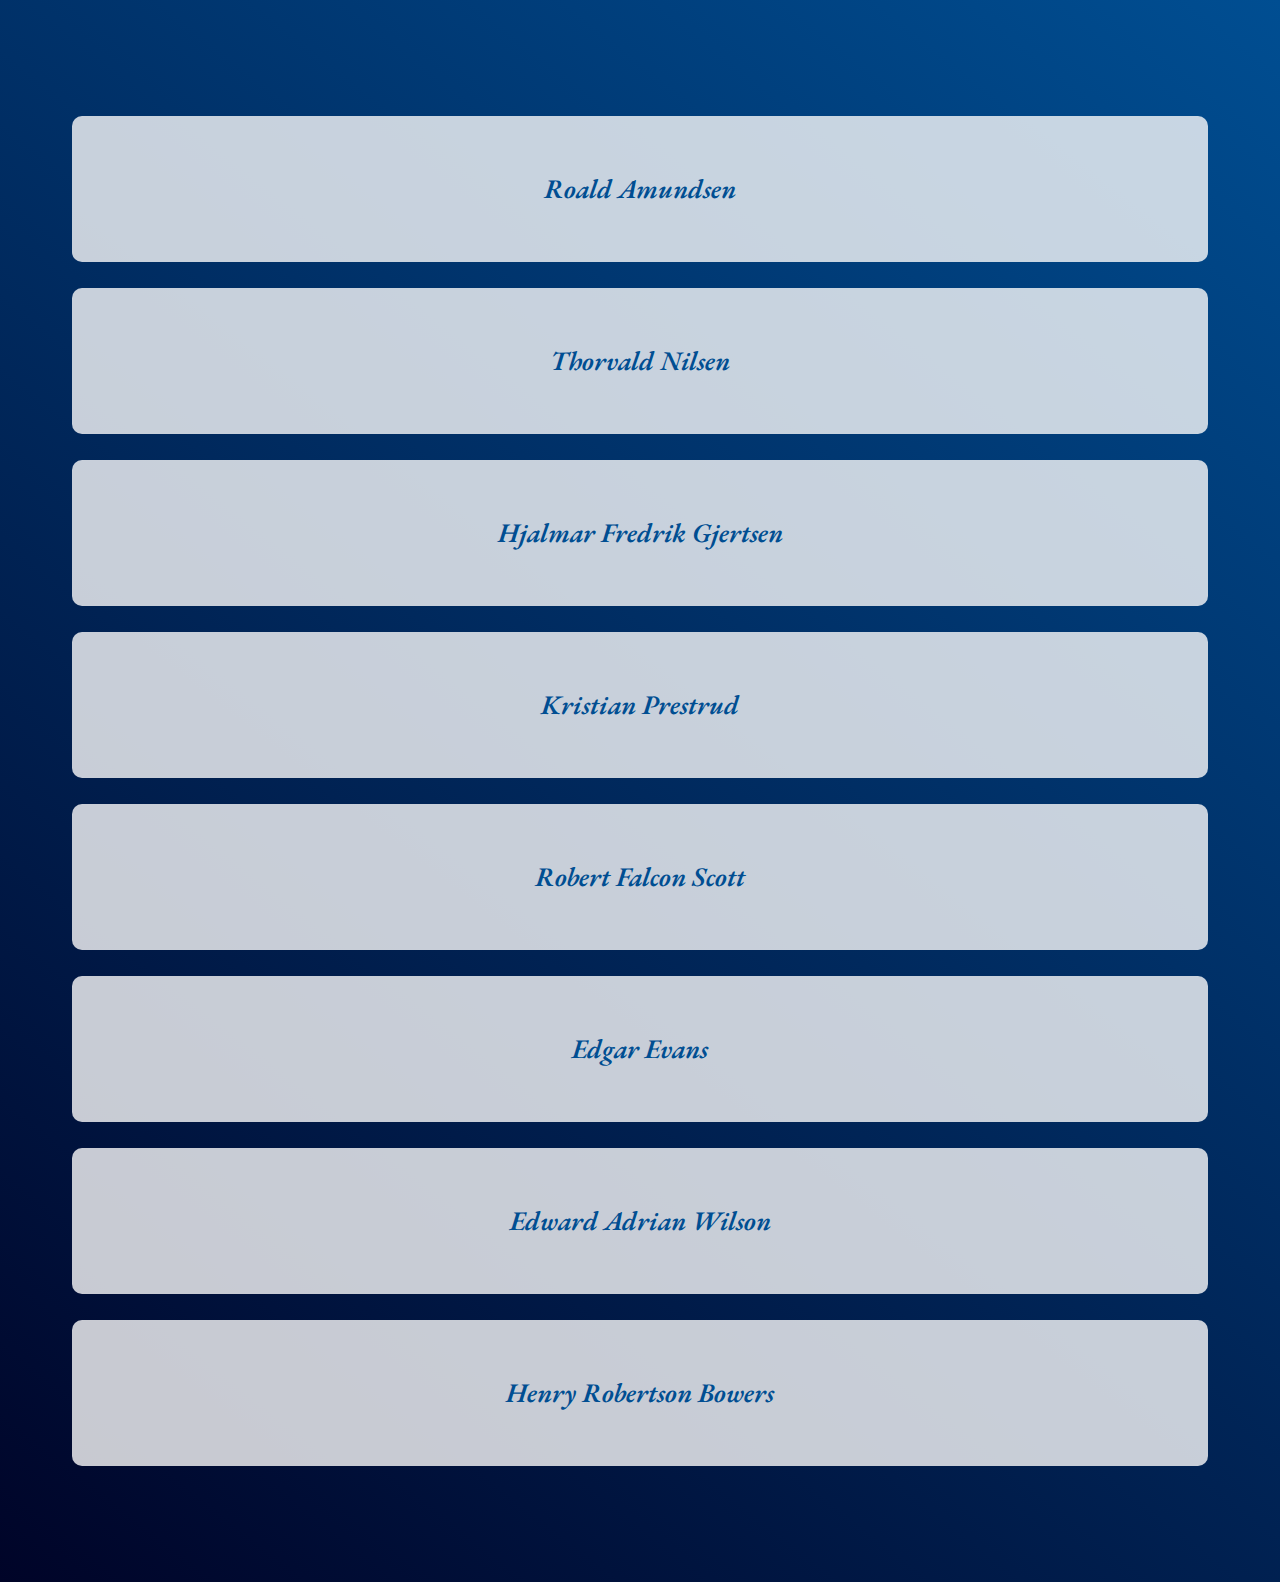
==== JavierFerrer/Ejercicio propiedades flexbox/Ejercicio propiedades flexbox/index.html @ f057ed95 "salvando os exercicios na pasta" ====
<!DOCTYPE html>
<html lang="es">
  <head>
    <meta charset="utf-8" />
    <meta http-equiv="x-ua-compatible" content="ie=edge" />
    <meta
      name="viewport"
      content="width=device-width, initial-scale=1, shrink-to-fit=no"
    />
    <title>Domestika</title>
    <link href="css/site.css" rel="stylesheet" />
    <link href="css/flexbox.css" rel="stylesheet" />
  </head>

  <body>
    <div class="contenedor">
      <div class="explorador exp1">Roald Amundsen</div>
      <div class="explorador exp2">Thorvald Nilsen</div>
      <div class="explorador exp3">Hjalmar Fredrik Gjertsen</div>
      <div class="explorador exp4">Kristian Prestrud</div>
      <div class="explorador exp5">Robert Falcon Scott</div>
      <div class="explorador exp6">Edgar Evans</div>
      <div class="explorador exp7">Edward Adrian Wilson</div>
      <div class="explorador exp8">Henry Robertson Bowers</div>
    </div>
  </body>
</html>
---- JavierFerrer/Ejercicio propiedades flexbox/Ejercicio propiedades flexbox/css/site.css ----
@import url("https://fonts.googleapis.com/css?family=EB+Garamond:400,400i,600,600i,800");

* {
  box-sizing: border-box;
  margin: 0;
  padding: 0;
}

img {
  max-width: 100%;
}

html {
  min-height: 100%;
}

body {
  min-height: 100%;
  color: #333333;
  font: 1.4em/1.8 "EB Garamond", serif;
  margin: 0;
  padding: 0;
}

@media (max-width: 37.5rem) {
  body {
    font-size: 1.2em;
  }
}

h1 {
  line-height: 1;
  font-weight: 600;
  font-style: italic;
  opacity: 0.75;
}
---- JavierFerrer/Ejercicio propiedades flexbox/Ejercicio propiedades flexbox/css/flexbox.css ----
.contenedor {
  padding: 4em 2em;
}

.explorador {
  background-color: rgba(250, 250, 250, 0.8);
  margin: 1em;
  padding: 2em;
  border-radius: 10px;
  text-align: center;
  color: #004e92;
  font-weight: 600;
  font-style: italic;
  font-size: 1.2em;
  line-height: 1.4;
}

body {
  background: linear-gradient(38deg, #000428, #004e92);
}
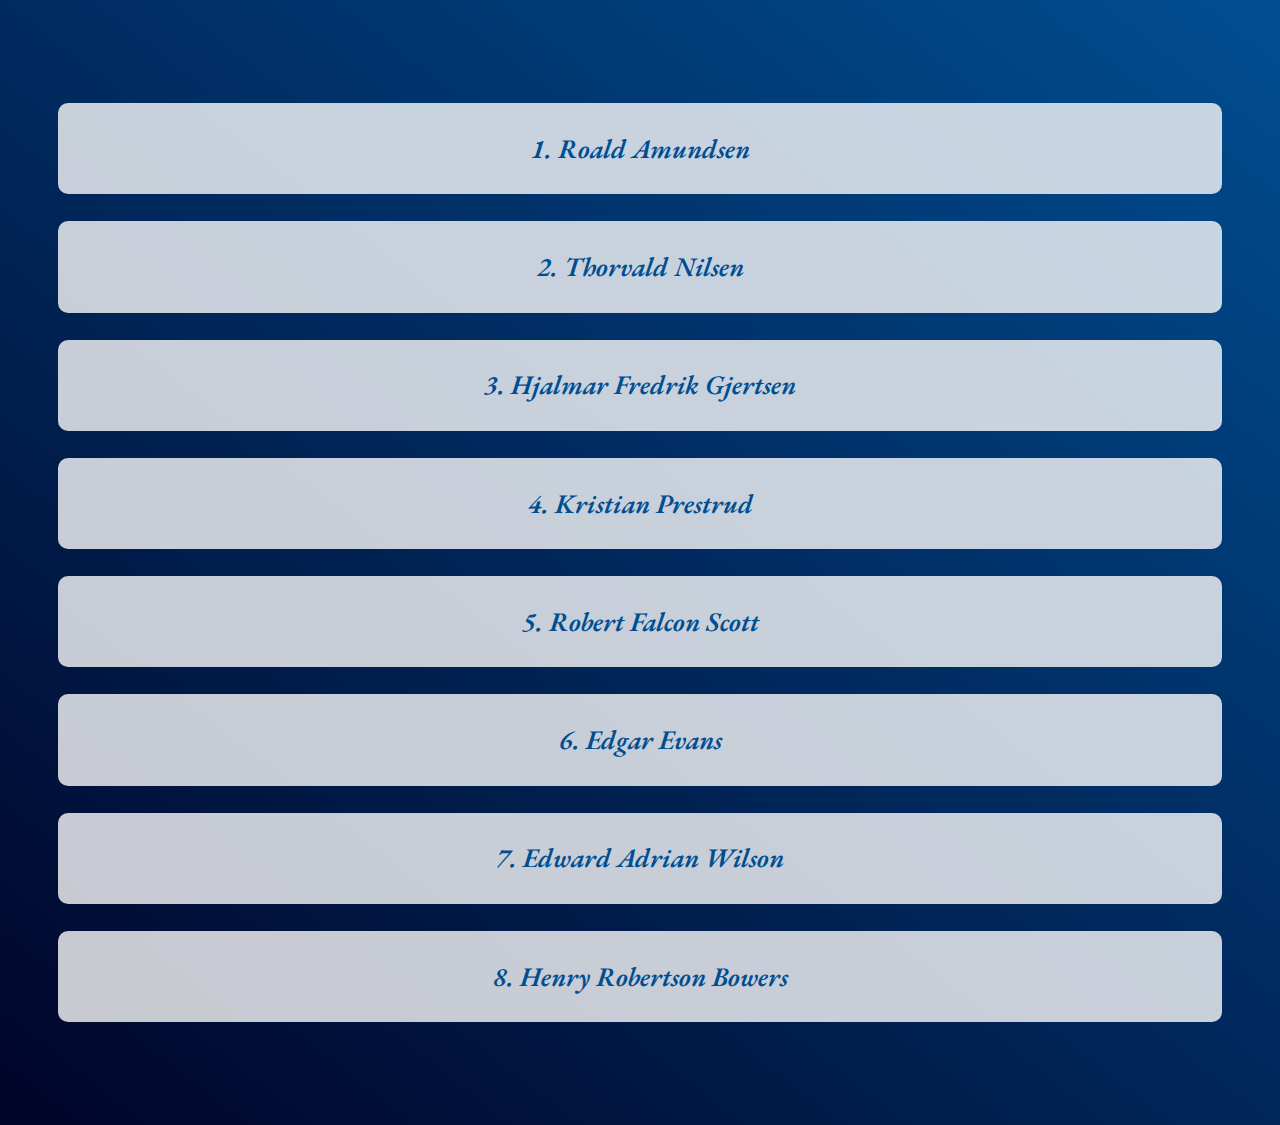
==== commit 1d9fc545: "alterando ordem e tamanhos por flex-grow" ====
--- a/JavierFerrer/Ejercicio propiedades flexbox/Ejercicio propiedades flexbox/index.html
+++ b/JavierFerrer/Ejercicio propiedades flexbox/Ejercicio propiedades flexbox/index.html
@@ -14,14 +14,14 @@
 
   <body>
     <div class="contenedor">
-      <div class="explorador exp1">Roald Amundsen</div>
-      <div class="explorador exp2">Thorvald Nilsen</div>
-      <div class="explorador exp3">Hjalmar Fredrik Gjertsen</div>
-      <div class="explorador exp4">Kristian Prestrud</div>
-      <div class="explorador exp5">Robert Falcon Scott</div>
-      <div class="explorador exp6">Edgar Evans</div>
-      <div class="explorador exp7">Edward Adrian Wilson</div>
-      <div class="explorador exp8">Henry Robertson Bowers</div>
+      <div class="explorador exp1">1. Roald Amundsen</div>
+      <div class="explorador exp2">2. Thorvald Nilsen</div>
+      <div class="explorador exp3">3. Hjalmar Fredrik Gjertsen</div>
+      <div class="explorador exp4">4. Kristian Prestrud</div>
+      <div class="explorador exp5">5. Robert Falcon Scott</div>
+      <div class="explorador exp6">6. Edgar Evans</div>
+      <div class="explorador exp7">7. Edward Adrian Wilson</div>
+      <div class="explorador exp8">8. Henry Robertson Bowers</div>
     </div>
   </body>
 </html>
--- a/JavierFerrer/Ejercicio propiedades flexbox/Ejercicio propiedades flexbox/css/flexbox.css
+++ b/JavierFerrer/Ejercicio propiedades flexbox/Ejercicio propiedades flexbox/css/flexbox.css
@@ -1,11 +1,20 @@
 .contenedor {
   padding: 4em 2em;
+  display: flex; 
+  flex-wrap: wrap; //pode-se usar nomrap ou wrap-reverse
+  border: 2x solid white;
+  flex-direction: column; //se quiser reverso, chama row-reverse
+  //flex-direction: column ou column-reverse;
+ //min-height: 100vh;
+ //justify-content: center;
+
 }
 
 .explorador {
+  box-sizing: border box;
   background-color: rgba(250, 250, 250, 0.8);
-  margin: 1em;
-  padding: 2em;
+  margin: 0.5em;
+  padding: 1em;
   border-radius: 10px;
   text-align: center;
   color: #004e92;
@@ -13,6 +22,20 @@
   font-style: italic;
   font-size: 1.2em;
   line-height: 1.4;
+  order: 0; //altera a ordem de um elemento concreto dentro de um espaço flex
+  flex-bases: 200px;
+  //flex-shrink: 1; //reduz quando não tem espaço suficiente, baseados em um).flex-shrink:0 nunca vai reduzir
+  //flex-grow: 1; //crescem proporcionalmente, todos iguais
+}
+.exp2 {
+  //flex-grow: 1; //cresce sozinho enquanto expande tamanho do container (proporção)
+  //flex-shrink: 0; 
+ // order: 2; 
+}
+.exp4 {
+  //flex-grow: 2; //cresce sozinho, o dobro de pixels do exp2, os outros não crescem, ajustar ao tamanho do container.
+  //flex-bases: 200px ; //tenta ajustar ao tamanho do container dentro do eixo principal.
+  //order: 1; 
 }
 
 body {
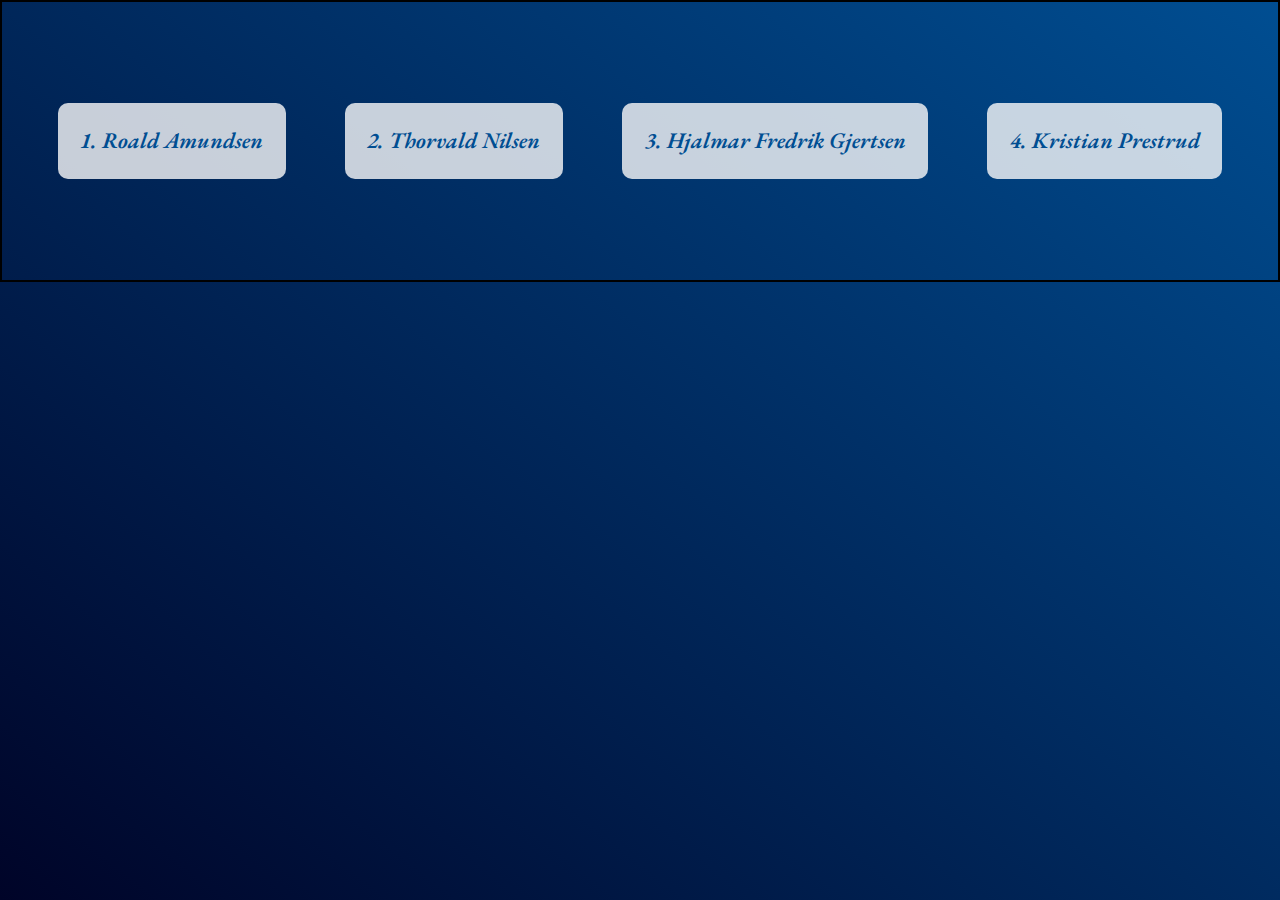
==== commit 6cccc627: "alinhando css com justify-content e align-items" ====
--- a/JavierFerrer/Ejercicio propiedades flexbox/Ejercicio propiedades flexbox/index.html
+++ b/JavierFerrer/Ejercicio propiedades flexbox/Ejercicio propiedades flexbox/index.html
@@ -18,10 +18,10 @@
       <div class="explorador exp2">2. Thorvald Nilsen</div>
       <div class="explorador exp3">3. Hjalmar Fredrik Gjertsen</div>
       <div class="explorador exp4">4. Kristian Prestrud</div>
-      <div class="explorador exp5">5. Robert Falcon Scott</div>
+     <!-- <div class="explorador exp5">5. Robert Falcon Scott</div>
       <div class="explorador exp6">6. Edgar Evans</div>
       <div class="explorador exp7">7. Edward Adrian Wilson</div>
-      <div class="explorador exp8">8. Henry Robertson Bowers</div>
+      <div class="explorador exp8">8. Henry Robertson Bowers</div>-->
     </div>
   </body>
 </html>
--- a/JavierFerrer/Ejercicio propiedades flexbox/Ejercicio propiedades flexbox/css/flexbox.css
+++ b/JavierFerrer/Ejercicio propiedades flexbox/Ejercicio propiedades flexbox/css/flexbox.css
@@ -1,13 +1,14 @@
 .contenedor {
   padding: 4em 2em;
   display: flex; 
-  flex-wrap: wrap; //pode-se usar nomrap ou wrap-reverse
-  border: 2x solid white;
-  flex-direction: column; //se quiser reverso, chama row-reverse
+  border: 2px solid #000;
+  justify-content: space-between; // ou space-around, flex-end, flex-start , center. Alinha no eixo principal.
+  align-items: stretch; //ou flex-end, ou flex-start ou center, ou baseline; Alinha no eixo transversal.
+  //flex-direction: row;  //se quiser reverso, chama row-reverse;
   //flex-direction: column ou column-reverse;
- //min-height: 100vh;
+  //min-height: 100vh;
+  //flex-wrap: wrap; //pode-se usar nomrap ou wrap-reverse;
  //justify-content: center;
-
 }
 
 .explorador {
@@ -20,7 +21,7 @@
   color: #004e92;
   font-weight: 600;
   font-style: italic;
-  font-size: 1.2em;
+  font-size: 1em;
   line-height: 1.4;
   order: 0; //altera a ordem de um elemento concreto dentro de um espaço flex
   flex-bases: 200px;
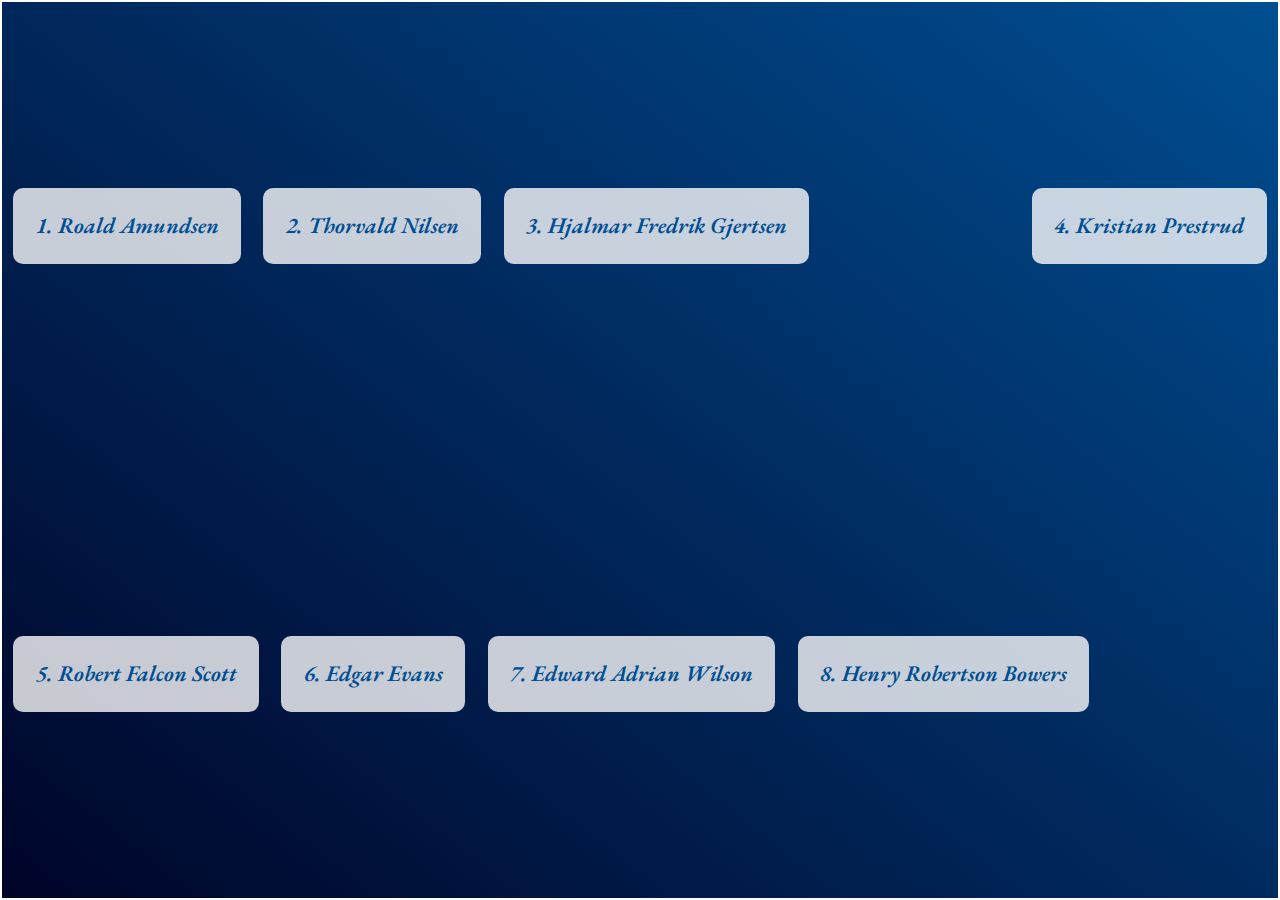
==== commit 7b06c9e4: "alinhamentos avançados" ====
--- a/JavierFerrer/Ejercicio propiedades flexbox/Ejercicio propiedades flexbox/index.html
+++ b/JavierFerrer/Ejercicio propiedades flexbox/Ejercicio propiedades flexbox/index.html
@@ -18,10 +18,10 @@
       <div class="explorador exp2">2. Thorvald Nilsen</div>
       <div class="explorador exp3">3. Hjalmar Fredrik Gjertsen</div>
       <div class="explorador exp4">4. Kristian Prestrud</div>
-     <!-- <div class="explorador exp5">5. Robert Falcon Scott</div>
+     <div class="explorador exp5">5. Robert Falcon Scott</div>
       <div class="explorador exp6">6. Edgar Evans</div>
       <div class="explorador exp7">7. Edward Adrian Wilson</div>
-      <div class="explorador exp8">8. Henry Robertson Bowers</div>-->
+      <div class="explorador exp8">8. Henry Robertson Bowers</div>
     </div>
   </body>
 </html>
--- a/JavierFerrer/Ejercicio propiedades flexbox/Ejercicio propiedades flexbox/css/flexbox.css
+++ b/JavierFerrer/Ejercicio propiedades flexbox/Ejercicio propiedades flexbox/css/flexbox.css
@@ -1,14 +1,16 @@
 .contenedor {
-  padding: 4em 2em;
+  padding: 0em 0em;
   display: flex; 
-  border: 2px solid #000;
-  justify-content: space-between; // ou space-around, flex-end, flex-start , center. Alinha no eixo principal.
-  align-items: stretch; //ou flex-end, ou flex-start ou center, ou baseline; Alinha no eixo transversal.
+  border: 2px solid white;
+  height: 100vh;
+  align-content: space-around;
+  align-items: flex-start; //ou flex-end, ou flex-start ou center, ou baseline; Alinha no eixo transversal;
+  flex-wrap: wrap; //pode-se usar nomrap ou wrap-reverse;
+  //justify-content: space-between; // ou space-around, flex-end, flex-start , center. Alinha no eixo principal.
+
   //flex-direction: row;  //se quiser reverso, chama row-reverse;
   //flex-direction: column ou column-reverse;
   //min-height: 100vh;
-  //flex-wrap: wrap; //pode-se usar nomrap ou wrap-reverse;
- //justify-content: center;
 }
 
 .explorador {
@@ -23,17 +25,27 @@
   font-style: italic;
   font-size: 1em;
   line-height: 1.4;
-  order: 0; //altera a ordem de um elemento concreto dentro de um espaço flex
-  flex-bases: 200px;
+
+  //order: 0; //altera a ordem de um elemento concreto dentro de um espaço flex
+  //flex-bases: 200px;
   //flex-shrink: 1; //reduz quando não tem espaço suficiente, baseados em um).flex-shrink:0 nunca vai reduzir
   //flex-grow: 1; //crescem proporcionalmente, todos iguais
+}
+
+.exp1 {
+  //align-self: stretch;
 }
 .exp2 {
   //flex-grow: 1; //cresce sozinho enquanto expande tamanho do container (proporção)
   //flex-shrink: 0; 
  // order: 2; 
 }
-.exp4 {
+.exp3 {
+ //align-self: flex-end;
+}
+.exp4 { 
+  margin-left: auto;
+  margin-righr: auto;
   //flex-grow: 2; //cresce sozinho, o dobro de pixels do exp2, os outros não crescem, ajustar ao tamanho do container.
   //flex-bases: 200px ; //tenta ajustar ao tamanho do container dentro do eixo principal.
   //order: 1; 
